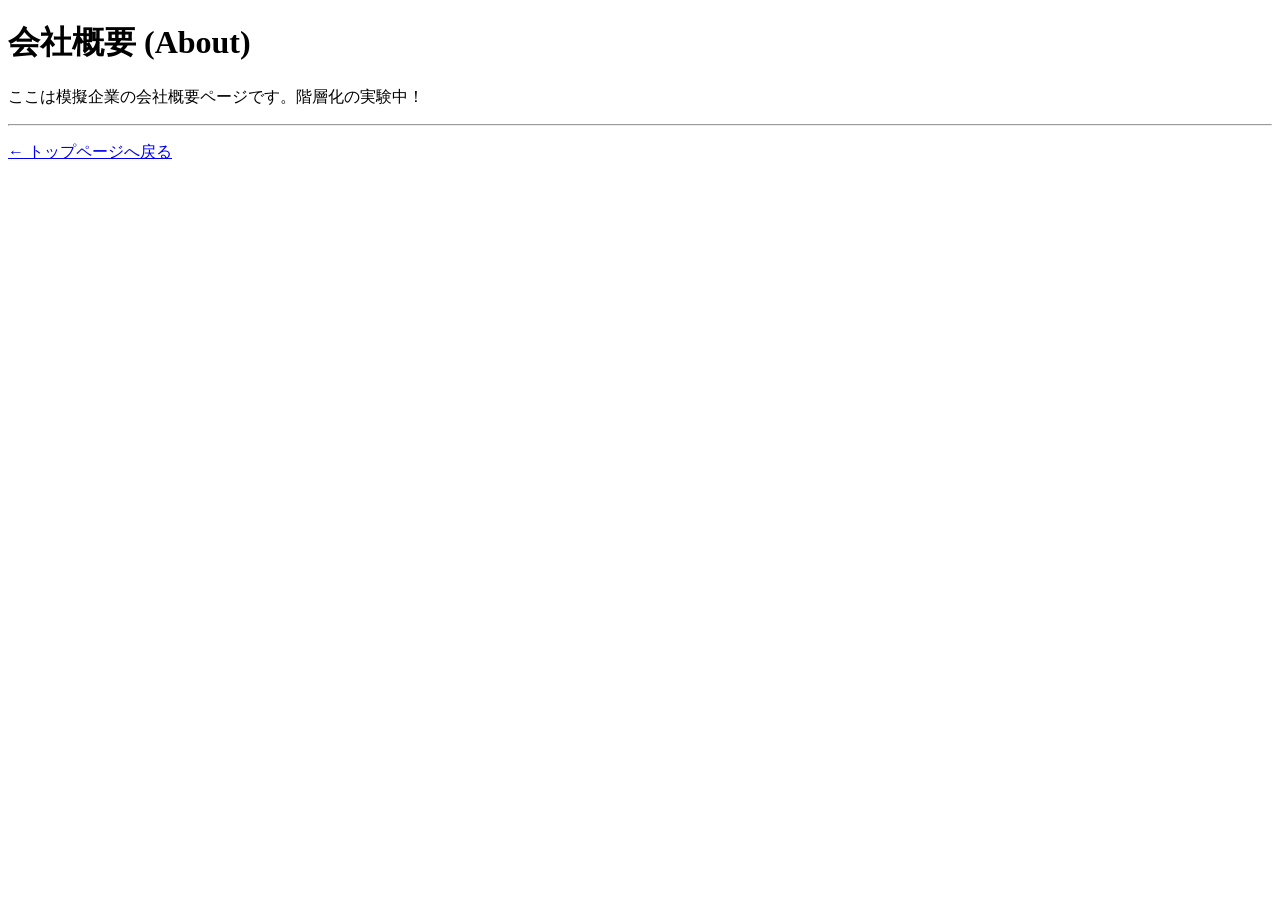
==== about/index.html @ 803dad8a "Add Google Tag Manager noscript code Added Google Tag Manager noscript support to index.html" ====
<!DOCTYPE html>
<html lang="ja">
<head>
     <!-- Google Tag Manager -->
    <script>(function(w,d,s,l,i){w[l]=w[l]||[];w[l].push({'gtm.start':
new Date().getTime(),event:'gtm.js'});var f=d.getElementsByTagName(s)[0],
j=d.createElement(s),dl=l!='dataLayer'?'&l='+l:'';j.async=true;j.src=
'https://www.googletagmanager.com/gtm.js?id='+i+dl;f.parentNode.insertBefore(j,f);
})(window,document,'script','dataLayer','GTM-KW38LGGC');</script>
<!-- End Google Tag Manager -->
    <meta charset="UTF-8">
    <title>会社概要 - マイ模擬企業</title>
    
   <!-- Google tag (gtag.js) -->

<script async src="https://www.googletagmanager.com/gtag/js?id=G-W32CDC7PDS"></script>

<script>

  window.dataLayer = window.dataLayer || [];

  function gtag(){dataLayer.push(arguments);}

  gtag('js', new Date());



  gtag('config', 'G-W32CDC7PDS');

</script>
</head>
<body>
     <!-- Google Tag Manager (noscript) -->
<noscript><iframe src="https://www.googletagmanager.com/ns.html?id=GTM-KW38LGGC"
height="0" width="0" style="display:none;visibility:hidden"></iframe></noscript>
<!-- End Google Tag Manager (noscript) -->
    <h1>会社概要 (About)</h1>
    <p>ここは模擬企業の会社概要ページです。階層化の実験中！</p>
    
    <hr>
    <!-- トップページに戻るためのリンク -->
    <p><a href="../">← トップページへ戻る</a></p>
</body>
</html>
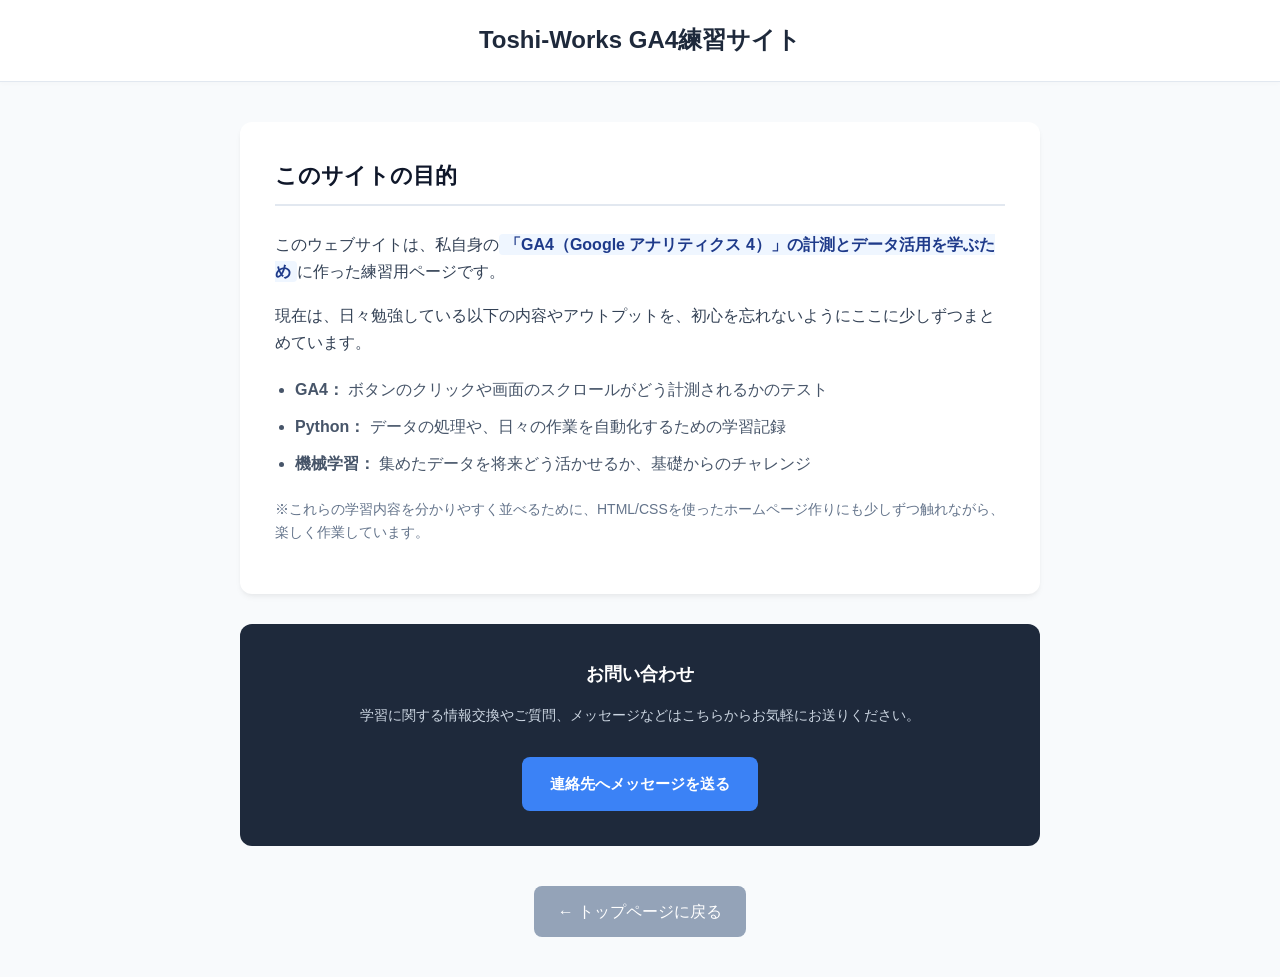
==== commit f33fc5e9: "Revise about page structure and content Updated the HTML structure and content for the about page, i" ====
--- a/about/index.html
+++ b/about/index.html
@@ -1,7 +1,7 @@
 <!DOCTYPE html>
 <html lang="ja">
 <head>
-     <!-- Google Tag Manager -->
+      <!-- Google Tag Manager -->
     <script>(function(w,d,s,l,i){w[l]=w[l]||[];w[l].push({'gtm.start':
 new Date().getTime(),event:'gtm.js'});var f=d.getElementsByTagName(s)[0],
 j=d.createElement(s),dl=l!='dataLayer'?'&l='+l:'';j.async=true;j.src=
@@ -9,36 +9,187 @@
 })(window,document,'script','dataLayer','GTM-KW38LGGC');</script>
 <!-- End Google Tag Manager -->
     <meta charset="UTF-8">
-    <title>会社概要 - マイ模擬企業</title>
+    <meta name="viewport" content="width=device-width, initial-scale=1.0">
+    <title>About - Toshi-Works GA4練習サイト</title>
     
-   <!-- Google tag (gtag.js) -->
+    <style>
+        /* 全体の共通デザイン（ベースを踏襲） */
+        body {
+            font-family: 'Helvetica Neue', Arial, sans-serif;
+            background-color: #f8fafc;
+            color: #334155;
+            margin: 0;
+            padding: 0;
+            line-height: 1.7;
+        }
 
-<script async src="https://www.googletagmanager.com/gtag/js?id=G-W32CDC7PDS"></script>
+        header {
+            background-color: #ffffff;
+            border-bottom: 1px solid #e2e8f0;
+            padding: 20px;
+            text-align: center;
+            box-shadow: 0 2px 4px rgba(0,0,0,0.02);
+        }
 
-<script>
+        header h1 {
+            margin: 0;
+            font-size: 24px;
+            color: #1e293b;
+        }
 
-  window.dataLayer = window.dataLayer || [];
+        .container {
+            max-width: 800px;
+            margin: 40px auto;
+            padding: 0 20px;
+        }
 
-  function gtag(){dataLayer.push(arguments);}
+        /* メインの紹介文ボックス */
+        .story-box {
+            background: #ffffff;
+            border-radius: 12px;
+            padding: 35px;
+            margin-bottom: 30px;
+            box-shadow: 0 4px 6px -1px rgba(0, 0, 0, 0.05), 0 2px 4px -1px rgba(0, 0, 0, 0.03);
+        }
 
-  gtag('js', new Date());
+        .page-title {
+            font-size: 22px;
+            color: #0f172a;
+            margin-top: 0;
+            margin-bottom: 25px;
+            font-weight: 700;
+            border-bottom: 2px solid #e2e8f0;
+            padding-bottom: 10px;
+        }
 
+        /* 箇条書き部分の調整 */
+        .skill-list {
+            margin: 20px 0;
+            padding-left: 20px;
+        }
 
+        .skill-list li {
+            margin-bottom: 10px;
+            color: #475569;
+        }
 
-  gtag('config', 'G-W32CDC7PDS');
+        .highlight {
+            font-weight: bold;
+            color: #1e3a8a;
+            background-color: #eff6ff;
+            padding: 2px 6px;
+            border-radius: 4px;
+        }
 
-</script>
+        /* 連絡先セクション（前回同様、引き締まったネイビー） */
+        .contact-section {
+            background: #1e293b;
+            color: #f8fafc;
+            border-radius: 12px;
+            padding: 35px;
+            text-align: center;
+            margin-bottom: 30px;
+        }
+
+        .contact-title {
+            font-size: 18px;
+            margin-top: 0;
+            margin-bottom: 10px;
+            color: #ffffff;
+        }
+
+        /* 連絡先用のアクションボタン */
+        .contact-btn {
+            display: inline-block;
+            background-color: #3b82f6;
+            color: #ffffff;
+            text-decoration: none;
+            padding: 14px 28px;
+            border-radius: 8px;
+            font-weight: bold;
+            font-size: 15px;
+            transition: all 0.3s ease;
+            margin-top: 10px;
+        }
+
+        .contact-btn:hover {
+            background-color: #2563eb;
+            transform: translateY(-2px);
+            box-shadow: 0 4px 12px rgba(59, 130, 246, 0.3);
+        }
+
+        /* フッターナビゲーション */
+        .footer-nav {
+            text-align: center;
+            margin-top: 40px;
+        }
+
+        .link-btn-secondary {
+            display: inline-block;
+            background-color: #94a3b8;
+            color: #ffffff;
+            text-decoration: none;
+            padding: 12px 24px;
+            border-radius: 8px;
+            font-weight: 500;
+            transition: background-color 0.2s;
+        }
+
+        .link-btn-secondary:hover {
+            background-color: #64748b;
+        }
+    </style>
 </head>
 <body>
      <!-- Google Tag Manager (noscript) -->
 <noscript><iframe src="https://www.googletagmanager.com/ns.html?id=GTM-KW38LGGC"
 height="0" width="0" style="display:none;visibility:hidden"></iframe></noscript>
 <!-- End Google Tag Manager (noscript) -->
-    <h1>会社概要 (About)</h1>
-    <p>ここは模擬企業の会社概要ページです。階層化の実験中！</p>
-    
-    <hr>
-    <!-- トップページに戻るためのリンク -->
-    <p><a href="../">← トップページへ戻る</a></p>
+    <header>
+        <h1>Toshi-Works GA4練習サイト</h1>
+    </header>
+
+    <div class="container">
+
+        <div class="story-box">
+            <h2 class="page-title">このサイトの目的</h2>
+            
+            <p>
+                このウェブサイトは、私自身の<span class="highlight">「GA4（Google アナリティクス 4）」の計測とデータ活用を学ぶため</span>に作った練習用ページです。
+            </p>
+
+            <p>
+                現在は、日々勉強している以下の内容やアウトプットを、初心を忘れないようにここに少しずつまとめています。
+            </p>
+
+            <ul class="skill-list">
+                <li><strong>GA4：</strong> ボタンのクリックや画面のスクロールがどう計測されるかのテスト</li>
+                <li><strong>Python：</strong> データの処理や、日々の作業を自動化するための学習記録</li>
+                <li><strong>機械学習：</strong> 集めたデータを将来どう活かせるか、基礎からのチャレンジ</li>
+            </ul>
+
+            <p style="font-size: 14px; color: #64748b; margin-top: 20px;">
+                ※これらの学習内容を分かりやすく並べるために、HTML/CSSを使ったホームページ作りにも少しずつ触れながら、楽しく作業しています。
+            </p>
+        </div>
+
+        <div class="contact-section">
+            <h3 class="contact-title">お問い合わせ</h3>
+            <p style="color: #cbd5e1; font-size: 14px; margin-bottom: 20px;">
+                学習に関する情報交換やご質問、メッセージなどはこちらからお気軽にお送りください。
+            </p>
+            
+            <a href="mailto:toshi.workonly@gmail.com" class="contact-btn">
+                連絡先へメッセージを送る
+            </a>
+        </div>
+
+        <div class="footer-nav">
+            <a href="index.html" class="link-btn-secondary">
+                ← トップページに戻る
+            </a>
+        </div>
+
+    </div>
 </body>
 </html>
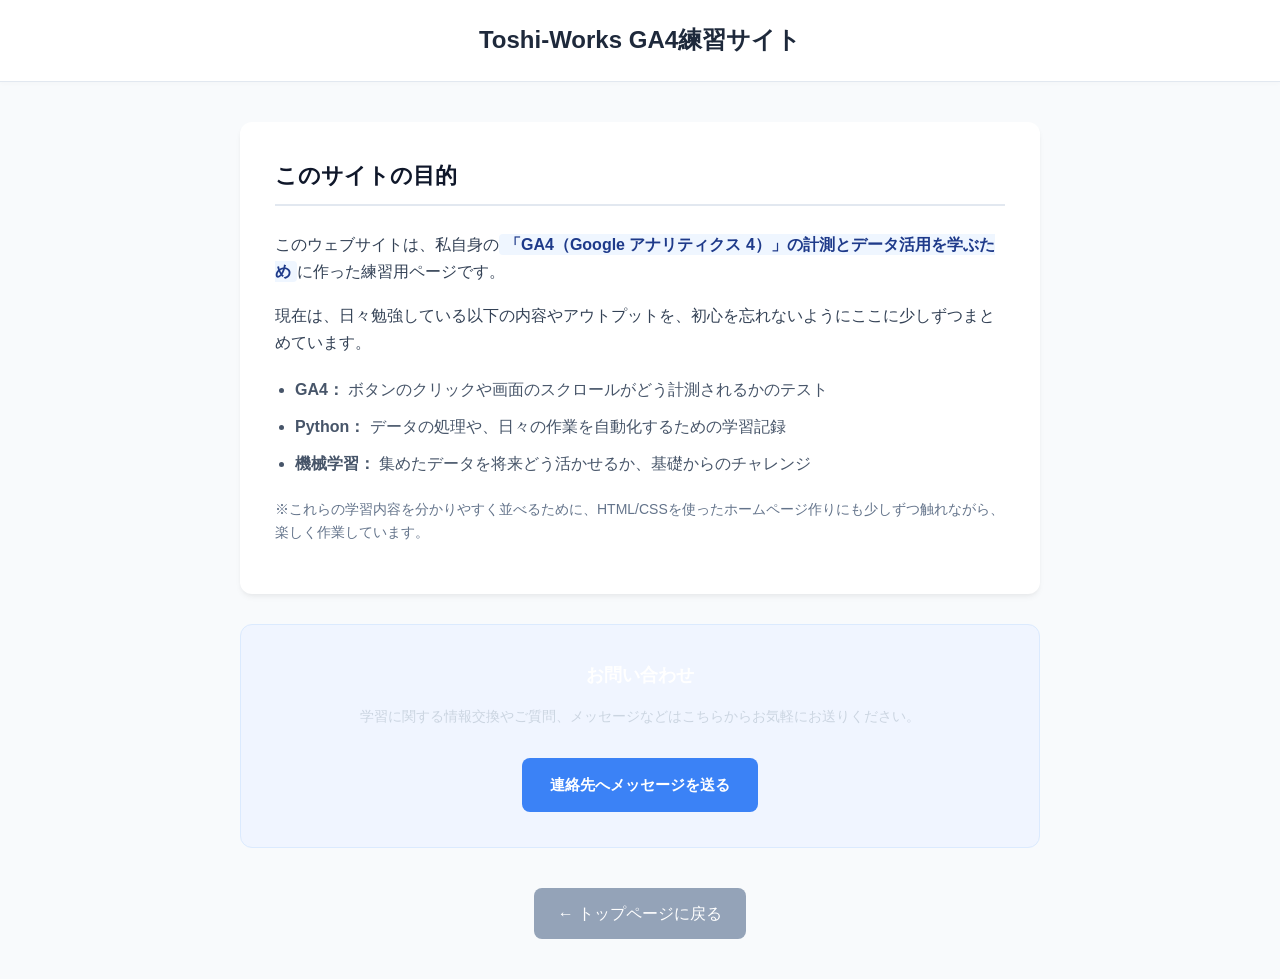
==== commit cc263d8f: "Update contact section styles in index.html" ====
--- a/about/index.html
+++ b/about/index.html
@@ -83,8 +83,9 @@
 
         /* 連絡先セクション（前回同様、引き締まったネイビー） */
         .contact-section {
-            background: #1e293b;
-            color: #f8fafc;
+            background: #f0f5ff; 
+            border: 1px solid #dbeafe; 
+            color: #334155; 
             border-radius: 12px;
             padding: 35px;
             text-align: center;
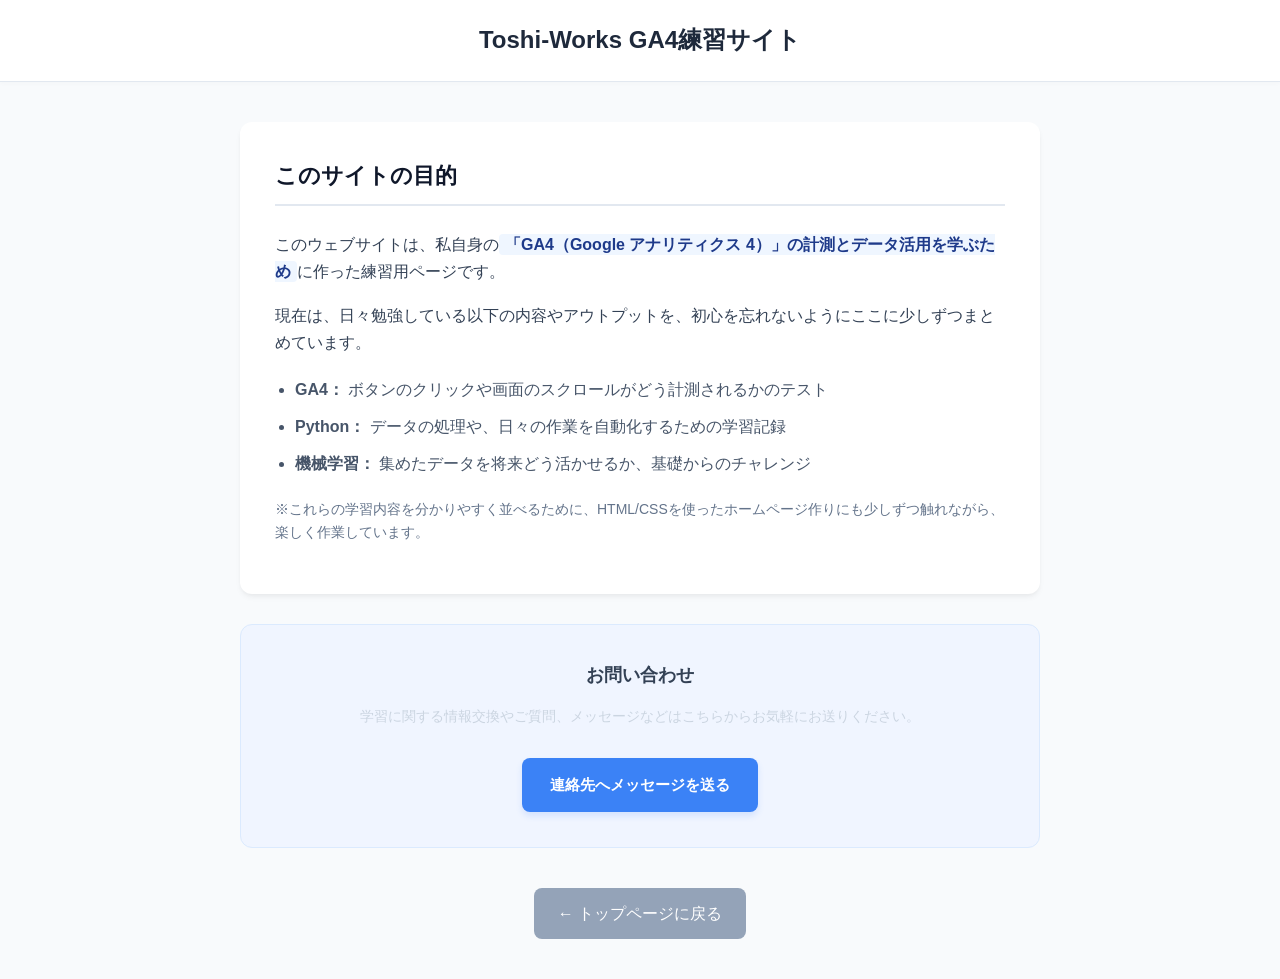
==== commit ba4de4a3: "統一された文字の色と太文字のタイトル 統一された文字の色を適用し、タイトルを太文字にしました。" ====
--- a/about/index.html
+++ b/about/index.html
@@ -17,7 +17,7 @@
         body {
             font-family: 'Helvetica Neue', Arial, sans-serif;
             background-color: #f8fafc;
-            color: #334155;
+            color: #334155; /* 基準となる黒（ダークグレー） */
             margin: 0;
             padding: 0;
             line-height: 1.7;
@@ -81,22 +81,24 @@
             border-radius: 4px;
         }
 
-        /* 連絡先セクション（前回同様、引き締まったネイビー） */
+        /* 💡 修正箇所：文字の色を他の本文と同じ「#334155」に完全統一しました */
         .contact-section {
-            background: #f0f5ff; 
+            background: #f0f5ff; /* 薄い青 */
             border: 1px solid #dbeafe; 
-            color: #334155; 
+            color: #334155;      /* 他の文章と同じ黒（ダークグレー）に統一 */
             border-radius: 12px;
             padding: 35px;
             text-align: center;
             margin-bottom: 30px;
         }
 
+        /* 💡 修正箇所：タイトルも同じ黒ベース（少し太文字）に統一しました */
         .contact-title {
             font-size: 18px;
             margin-top: 0;
             margin-bottom: 10px;
-            color: #ffffff;
+            color: #334155;      /* ここも同じ黒に統一 */
+            font-weight: bold;
         }
 
         /* 連絡先用のアクションボタン */
@@ -111,12 +113,13 @@
             font-size: 15px;
             transition: all 0.3s ease;
             margin-top: 10px;
+            box-shadow: 0 4px 6px rgba(59, 130, 246, 0.15);
         }
 
         .contact-btn:hover {
             background-color: #2563eb;
             transform: translateY(-2px);
-            box-shadow: 0 4px 12px rgba(59, 130, 246, 0.3);
+            box-shadow: 0 6px 12px rgba(59, 130, 246, 0.25);
         }
 
         /* フッターナビゲーション */
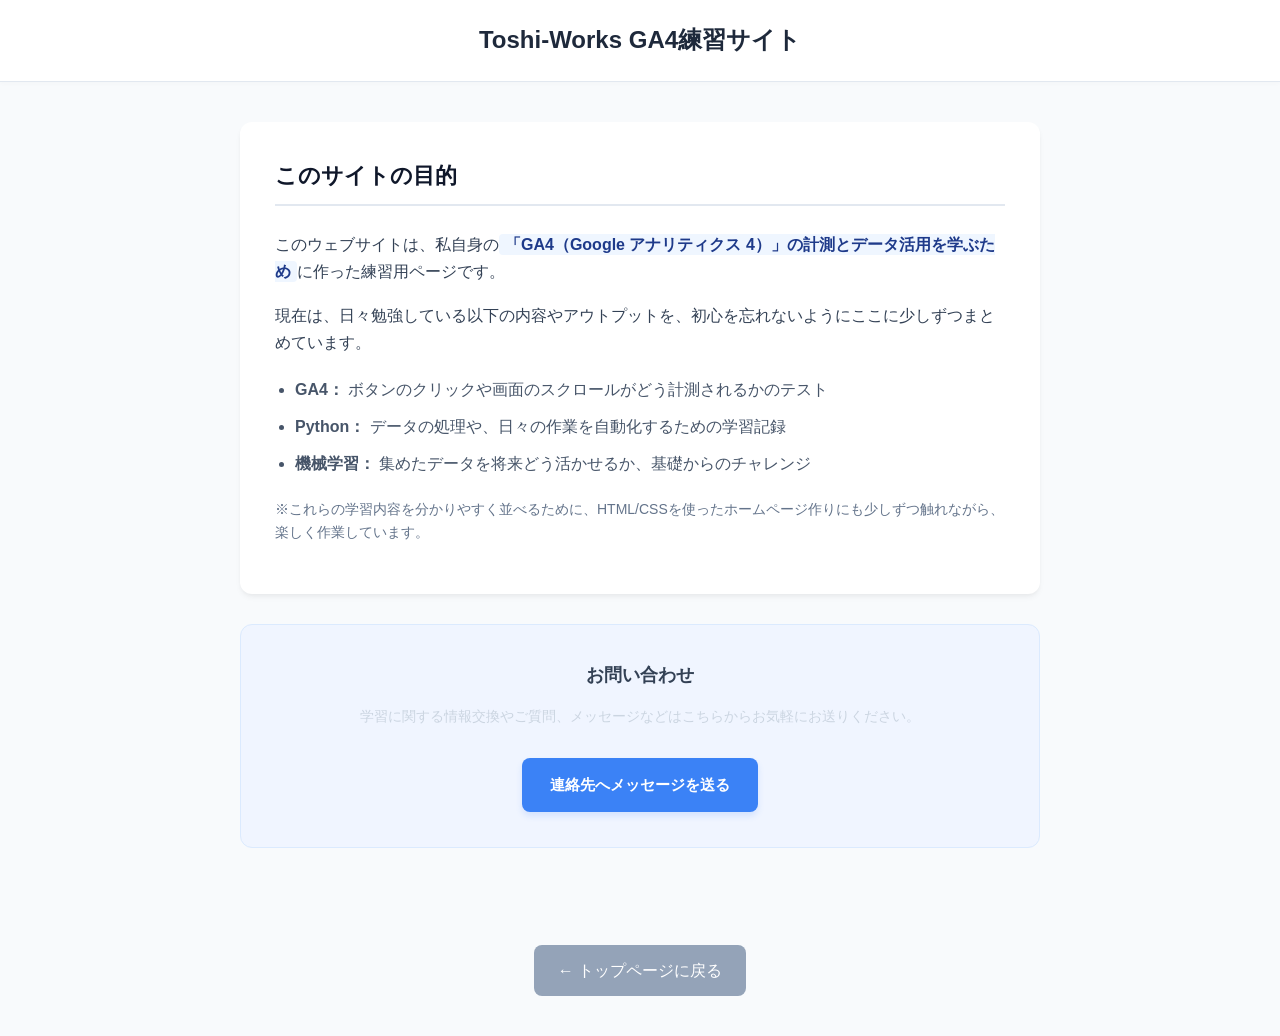
==== commit eba4f462: "Update footer navigation links in index.html" ====
--- a/about/index.html
+++ b/about/index.html
@@ -187,13 +187,11 @@
                 連絡先へメッセージを送る
             </a>
         </div>
-
-        <div class="footer-nav">
-            <a href="index.html" class="link-btn-secondary">
+      　<div class="footer-nav">
+            <a href="https://toshi-works.github.io/toshi-works/" class="link-btn-secondary">
                 ← トップページに戻る
             </a>
         </div>
-
     </div>
 </body>
 </html>
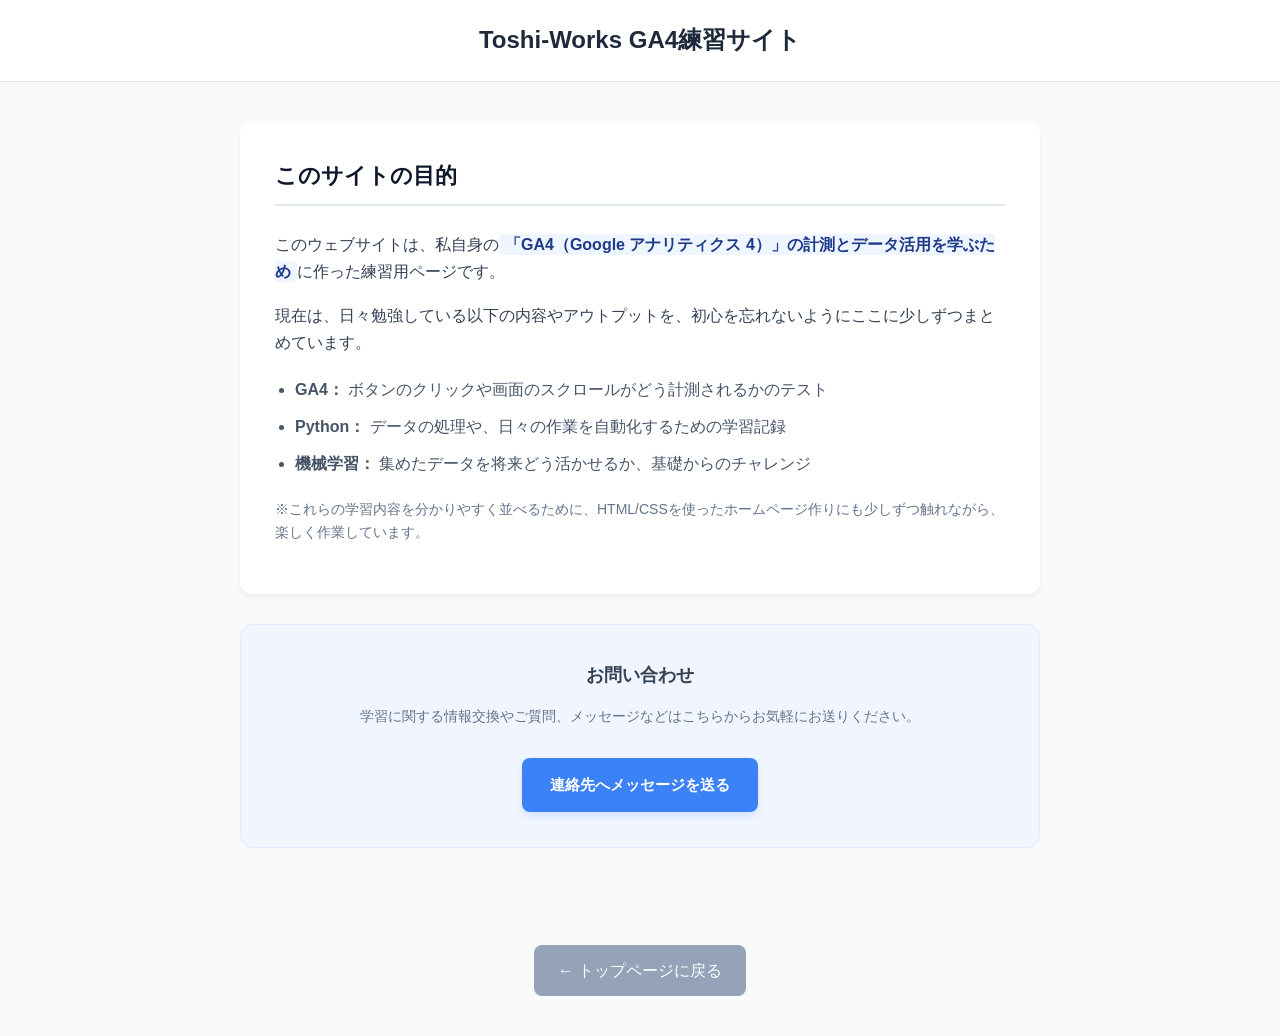
==== commit c876b78a: "Update contact section text color in index.html" ====
--- a/about/index.html
+++ b/about/index.html
@@ -8,7 +8,7 @@
 'https://www.googletagmanager.com/gtm.js?id='+i+dl;f.parentNode.insertBefore(j,f);
 })(window,document,'script','dataLayer','GTM-KW38LGGC');</script>
 <!-- End Google Tag Manager -->
-    <meta charset="UTF-8">
+   <meta charset="UTF-8">
     <meta name="viewport" content="width=device-width, initial-scale=1.0">
     <title>About - Toshi-Works GA4練習サイト</title>
     
@@ -81,23 +81,23 @@
             border-radius: 4px;
         }
 
-        /* 💡 修正箇所：文字の色を他の本文と同じ「#334155」に完全統一しました */
+        /* お問い合わせセクション */
         .contact-section {
             background: #f0f5ff; /* 薄い青 */
             border: 1px solid #dbeafe; 
-            color: #334155;      /* 他の文章と同じ黒（ダークグレー）に統一 */
+            color: #334155;      
             border-radius: 12px;
             padding: 35px;
             text-align: center;
             margin-bottom: 30px;
         }
 
-        /* 💡 修正箇所：タイトルも同じ黒ベース（少し太文字）に統一しました */
+        /* タイトルの色を黒に指定 */
         .contact-title {
             font-size: 18px;
             margin-top: 0;
             margin-bottom: 10px;
-            color: #334155;      /* ここも同じ黒に統一 */
+            color: #334155;      /* 他と同じ黒 */
             font-weight: bold;
         }
 
@@ -142,8 +142,7 @@
         .link-btn-secondary:hover {
             background-color: #64748b;
         }
-    </style>
-</head>
+    </style></head>
 <body>
      <!-- Google Tag Manager (noscript) -->
 <noscript><iframe src="https://www.googletagmanager.com/ns.html?id=GTM-KW38LGGC"
@@ -179,7 +178,7 @@
 
         <div class="contact-section">
             <h3 class="contact-title">お問い合わせ</h3>
-            <p style="color: #cbd5e1; font-size: 14px; margin-bottom: 20px;">
+            <p style="color: #64748b; font-size: 14px; margin-bottom: 20px;">
                 学習に関する情報交換やご質問、メッセージなどはこちらからお気軽にお送りください。
             </p>
             
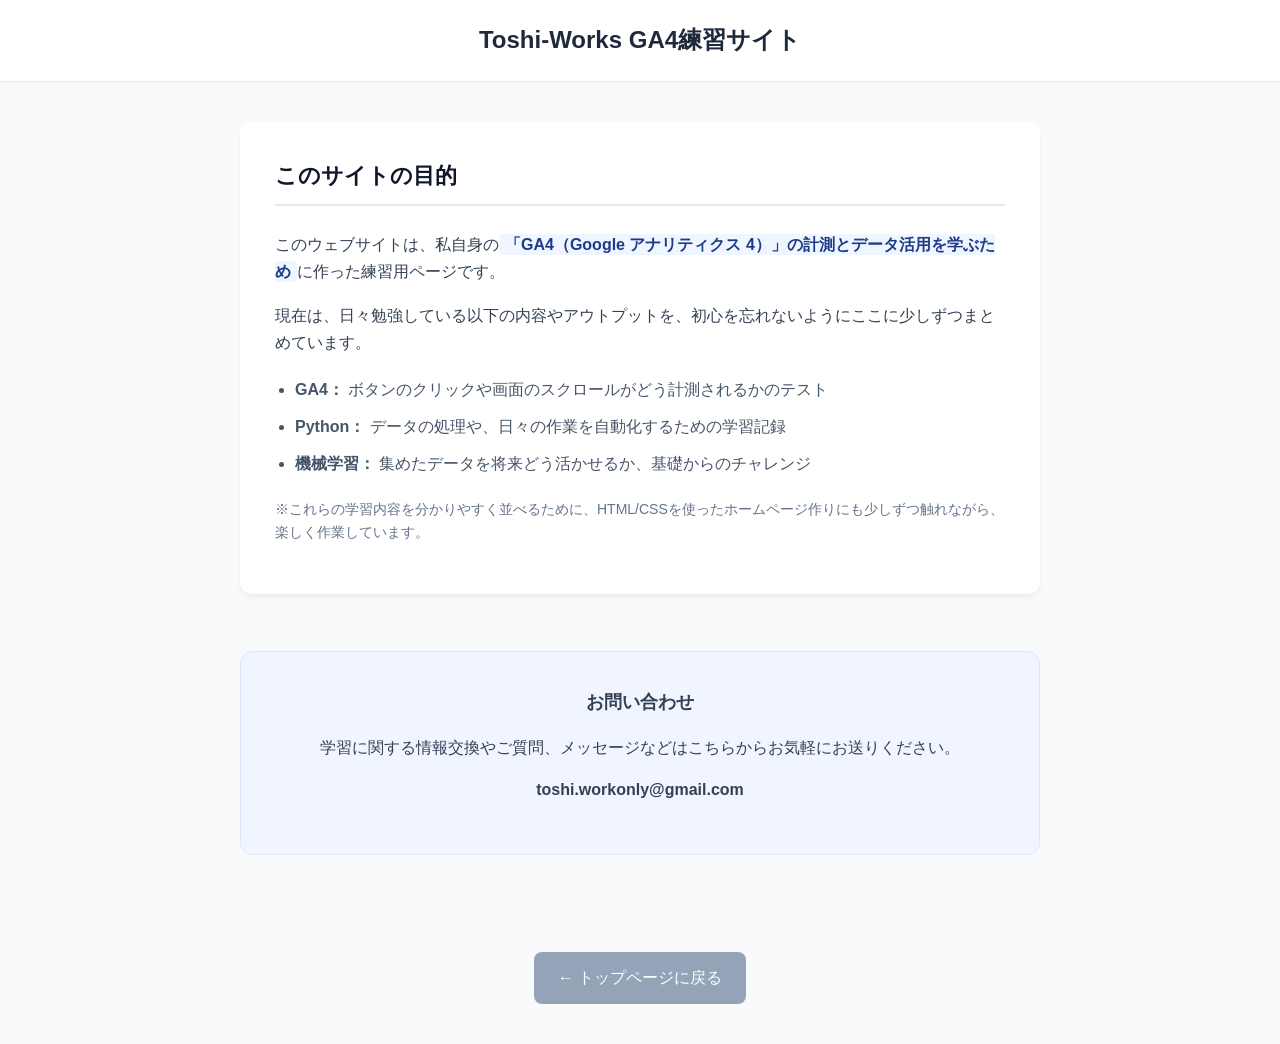
==== commit 2e46c240: "Revise contact section layout and styles Updated the contact section with new styling and added emai" ====
--- a/about/index.html
+++ b/about/index.html
@@ -176,16 +176,16 @@
             </p>
         </div>
 
-        <div class="contact-section">
-            <h3 class="contact-title">お問い合わせ</h3>
-            <p style="color: #64748b; font-size: 14px; margin-bottom: 20px;">
-                学習に関する情報交換やご質問、メッセージなどはこちらからお気軽にお送りください。
-            </p>
-            
-            <a href="mailto:toshi.workonly@gmail.com" class="contact-btn">
-                連絡先へメッセージを送る
-            </a>
-        </div>
+        　<div class="contact-section">
+    <h3 class="contact-title">お問い合わせ</h3>
+    <p style="margin-bottom: 10px; color: #334155;">
+        学習に関する情報交換やご質問、メッセージなどはこちらからお気軽にお送りください。
+    </p>
+    <p style="font-weight: bold; color: #334155; font-size: 16px; margin-top: 15px;">
+       toshi.workonly@gmail.com
+    </p>
+</div>
+         
       　<div class="footer-nav">
             <a href="https://toshi-works.github.io/toshi-works/" class="link-btn-secondary">
                 ← トップページに戻る
